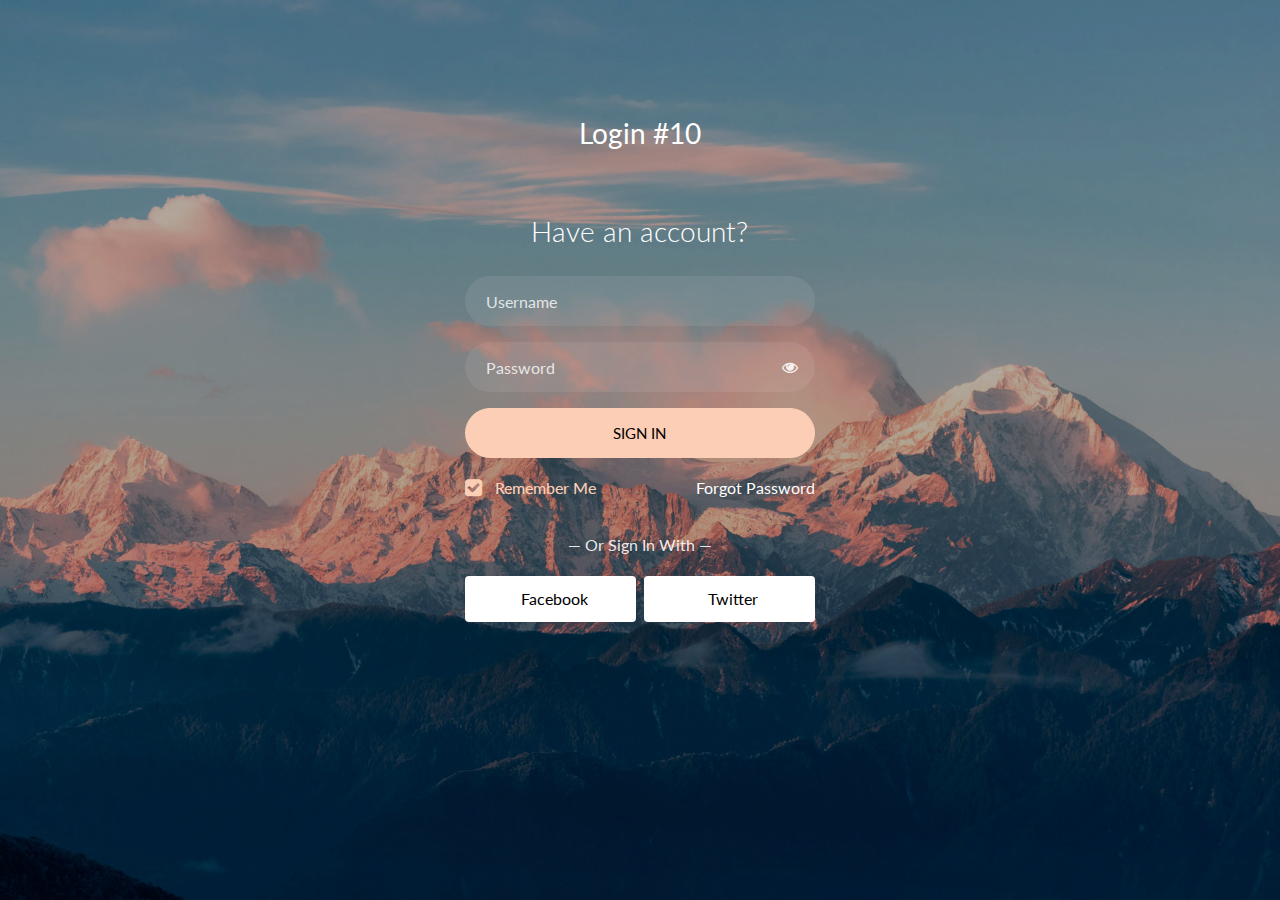
==== login/index.html @ c4a062a1 "Add default login and admin panel sites" ====
<!doctype html>
<html lang="en">
  <head>
  	<title>Login 10</title>
    <meta charset="utf-8">
    <meta name="viewport" content="width=device-width, initial-scale=1, shrink-to-fit=no">

	<link href="https://fonts.googleapis.com/css?family=Lato:300,400,700&display=swap" rel="stylesheet">

	<link rel="stylesheet" href="https://stackpath.bootstrapcdn.com/font-awesome/4.7.0/css/font-awesome.min.css">
	
	<link rel="stylesheet" href="css/style.css">

	</head>
	<body class="img js-fullheight" style="background-image: url(images/bg.jpg);">
	<section class="ftco-section">
		<div class="container">
			<div class="row justify-content-center">
				<div class="col-md-6 text-center mb-5">
					<h2 class="heading-section">Login #10</h2>
				</div>
			</div>
			<div class="row justify-content-center">
				<div class="col-md-6 col-lg-4">
					<div class="login-wrap p-0">
		      	<h3 class="mb-4 text-center">Have an account?</h3>
		      	<form action="#" class="signin-form">
		      		<div class="form-group">
		      			<input type="text" class="form-control" placeholder="Username" required>
		      		</div>
	            <div class="form-group">
	              <input id="password-field" type="password" class="form-control" placeholder="Password" required>
	              <span toggle="#password-field" class="fa fa-fw fa-eye field-icon toggle-password"></span>
	            </div>
	            <div class="form-group">
	            	<button type="submit" class="form-control btn btn-primary submit px-3">Sign In</button>
	            </div>
	            <div class="form-group d-md-flex">
	            	<div class="w-50">
		            	<label class="checkbox-wrap checkbox-primary">Remember Me
									  <input type="checkbox" checked>
									  <span class="checkmark"></span>
									</label>
								</div>
								<div class="w-50 text-md-right">
									<a href="#" style="color: #fff">Forgot Password</a>
								</div>
	            </div>
	          </form>
	          <p class="w-100 text-center">&mdash; Or Sign In With &mdash;</p>
	          <div class="social d-flex text-center">
	          	<a href="#" class="px-2 py-2 mr-md-1 rounded"><span class="ion-logo-facebook mr-2"></span> Facebook</a>
	          	<a href="#" class="px-2 py-2 ml-md-1 rounded"><span class="ion-logo-twitter mr-2"></span> Twitter</a>
	          </div>
		      </div>
				</div>
			</div>
		</div>
	</section>

	<script src="js/jquery.min.js"></script>
  <script src="js/popper.js"></script>
  <script src="js/bootstrap.min.js"></script>
  <script src="js/main.js"></script>

	</body>
</html>
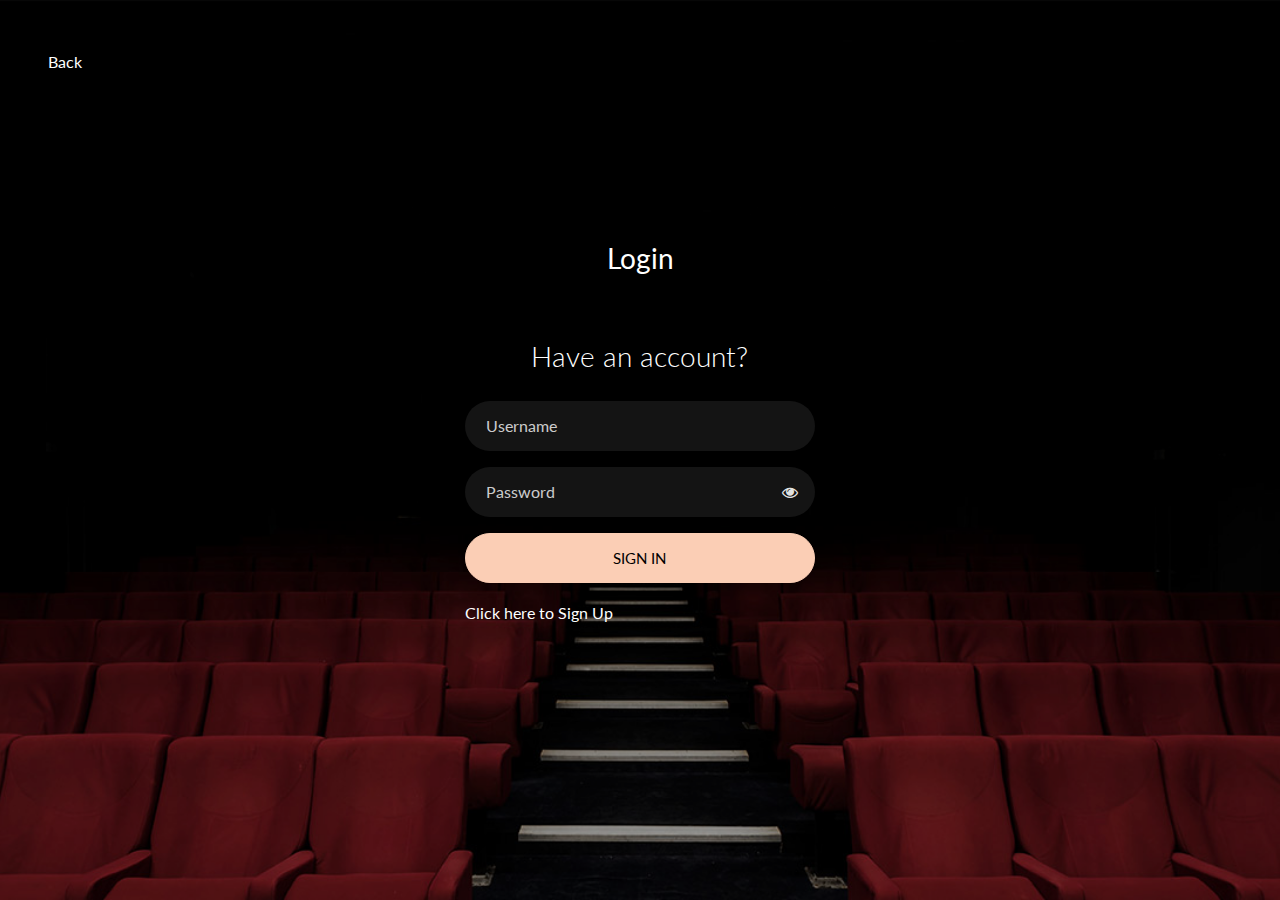
==== commit d3cf03b4: "Change login page behaviour" ====
--- a/login/index.html
+++ b/login/index.html
@@ -1,7 +1,7 @@
 <!doctype html>
 <html lang="en">
   <head>
-  	<title>Login 10</title>
+  	<title>Login</title>
     <meta charset="utf-8">
     <meta name="viewport" content="width=device-width, initial-scale=1, shrink-to-fit=no">
 
@@ -10,58 +10,54 @@
 	<link rel="stylesheet" href="https://stackpath.bootstrapcdn.com/font-awesome/4.7.0/css/font-awesome.min.css">
 	
 	<link rel="stylesheet" href="css/style.css">
-
-	</head>
-	<body class="img js-fullheight" style="background-image: url(images/bg.jpg);">
-	<section class="ftco-section">
-		<div class="container">
-			<div class="row justify-content-center">
-				<div class="col-md-6 text-center mb-5">
-					<h2 class="heading-section">Login #10</h2>
+	<body class="img js-fullheight" style="background-image: url(images/login-background.jpg);">
+		<header>
+			<div class="w-50 text-md-left px-5 py-5">
+				<a href="../site/index.html" style="color: #fff">Back</a>
+			</div>
+		</header>
+		<section class="ftco-section">
+			<div class="container">
+				<div class="row justify-content-center">
+					<div class="col-md-6 text-center mb-5">
+						<h2 class="heading-section">Login</h2>
+					</div>
+				</div>
+				<div class="row justify-content-center">
+					<div class="col-md-6 col-lg-4">
+						<div class="login-wrap p-0">
+					<h3 class="mb-4 text-center" id="account_text">Have an account?</h3>
+					<form action="#" class="signin-form">
+						<div class="form-group">
+							<input type="text" class="form-control" placeholder="Username" required>
+						</div>
+						<div class="form-group" id="password_button">
+							<input id="password-field" type="password" class="form-control" placeholder="Password" required>
+							<span toggle="#password-field" class="fa fa-fw fa-eye field-icon toggle-password"></span>
+						</div>
+						<div class="form-group" id="confirm_password_button">
+							<input id="confirm_password-field" type="password" class="form-control" placeholder="Confirm password" required>
+							<span toggle="#password-field" class="fa fa-fw fa-eye field-icon toggle-password"></span>
+						</div>
+						<div class="form-group">
+							<button type="submit" class="form-control btn btn-primary submit px-3" id="sign_in_button">Sign In</button>
+						</div>
+						<div class="form-group d-md-flex">
+										<div class="w-50 text-md-left" id="sign_up_button">
+											<a href="#" style="color: #fff">Click here to Sign Up</a>
+										</div>
+						</div>
+				</form>
+				</div>
+					</div>
 				</div>
 			</div>
-			<div class="row justify-content-center">
-				<div class="col-md-6 col-lg-4">
-					<div class="login-wrap p-0">
-		      	<h3 class="mb-4 text-center">Have an account?</h3>
-		      	<form action="#" class="signin-form">
-		      		<div class="form-group">
-		      			<input type="text" class="form-control" placeholder="Username" required>
-		      		</div>
-	            <div class="form-group">
-	              <input id="password-field" type="password" class="form-control" placeholder="Password" required>
-	              <span toggle="#password-field" class="fa fa-fw fa-eye field-icon toggle-password"></span>
-	            </div>
-	            <div class="form-group">
-	            	<button type="submit" class="form-control btn btn-primary submit px-3">Sign In</button>
-	            </div>
-	            <div class="form-group d-md-flex">
-	            	<div class="w-50">
-		            	<label class="checkbox-wrap checkbox-primary">Remember Me
-									  <input type="checkbox" checked>
-									  <span class="checkmark"></span>
-									</label>
-								</div>
-								<div class="w-50 text-md-right">
-									<a href="#" style="color: #fff">Forgot Password</a>
-								</div>
-	            </div>
-	          </form>
-	          <p class="w-100 text-center">&mdash; Or Sign In With &mdash;</p>
-	          <div class="social d-flex text-center">
-	          	<a href="#" class="px-2 py-2 mr-md-1 rounded"><span class="ion-logo-facebook mr-2"></span> Facebook</a>
-	          	<a href="#" class="px-2 py-2 ml-md-1 rounded"><span class="ion-logo-twitter mr-2"></span> Twitter</a>
-	          </div>
-		      </div>
-				</div>
-			</div>
-		</div>
-	</section>
+		</section>
 
-	<script src="js/jquery.min.js"></script>
-  <script src="js/popper.js"></script>
-  <script src="js/bootstrap.min.js"></script>
-  <script src="js/main.js"></script>
+		<script src="js/jquery.min.js"></script>
+		<script src="js/popper.js"></script>
+		<script src="js/bootstrap.min.js"></script>
+		<script src="js/main.js"></script>
 
 	</body>
 </html>
